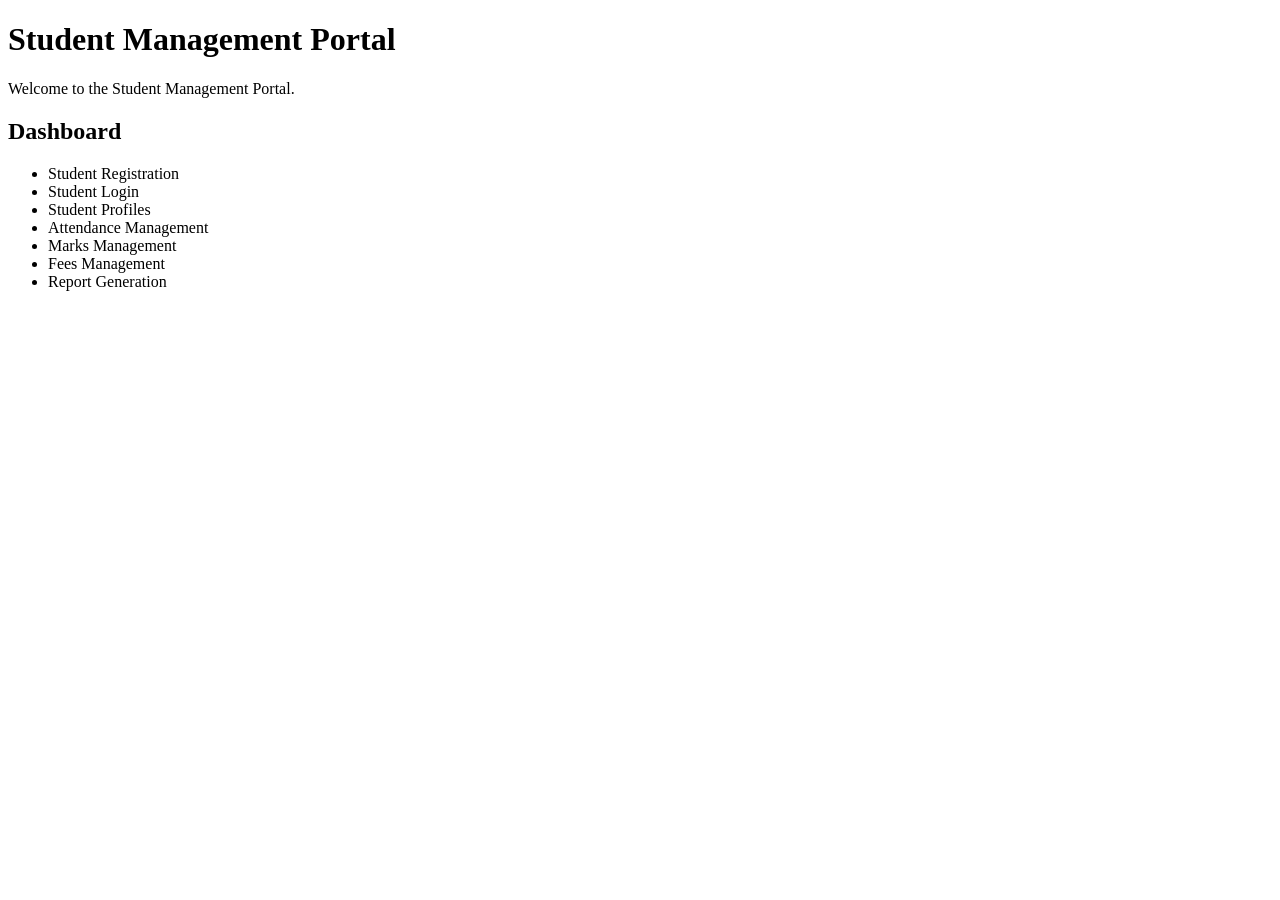
==== index.html @ 835d9e86 "Add Student Management Portal homepage" ====
<!DOCTYPE html>
<html lang="en">
<head>
    <meta charset="UTF-8">
    <meta name="viewport" content="width=device-width, initial-scale=1.0">
    <title>Student Management Portal</title>
</head>
<body>
    <h1>Student Management Portal</h1>
    <p>Welcome to the Student Management Portal.</p>
    <h2>Dashboard</h2>
    <ul>
        <li>Student Registration</li>
        <li>Student Login</li>
        <li>Student Profiles</li>
        <li>Attendance Management</li>
        <li>Marks Management</li>
        <li>Fees Management</li>
        <li>Report Generation</li>
    </ul>
</body>
</html>
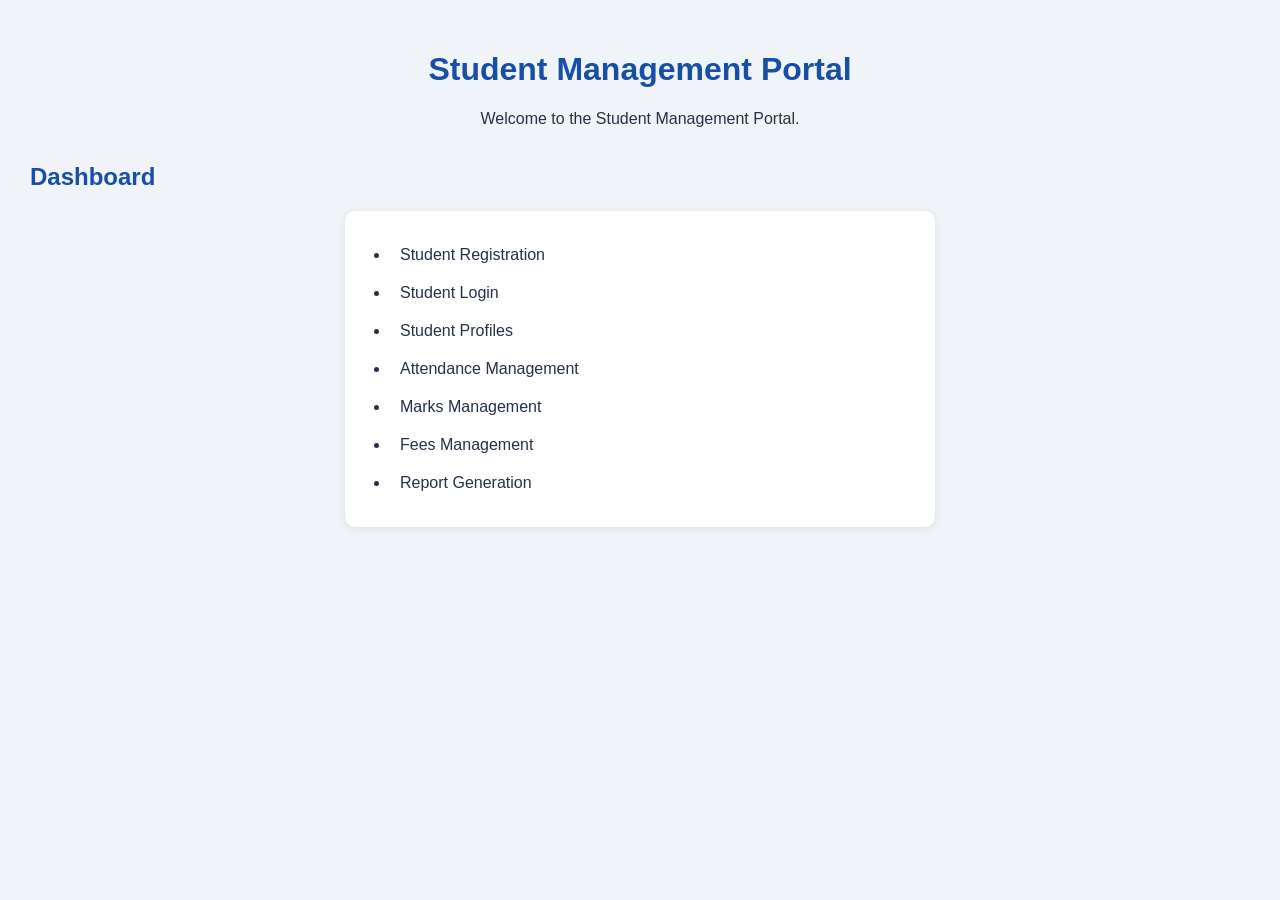
==== commit 78f8ade0: "Add styling to Student Management Portal" ====
--- a/index.html
+++ b/index.html
@@ -4,6 +4,7 @@
     <meta charset="UTF-8">
     <meta name="viewport" content="width=device-width, initial-scale=1.0">
     <title>Student Management Portal</title>
+    <link rel="stylesheet" href="style.css">
 </head>
 <body>
     <h1>Student Management Portal</h1>
--- a/style.css
+++ b/style.css
@@ -0,0 +1,34 @@
+body {
+    font-family: Arial, sans-serif;
+    background-color: #f0f4f8;
+    margin: 0;
+    padding: 30px;
+    color: #243247;
+}
+
+h1 {
+    text-align: center;
+    color: #174ea6;
+}
+
+p {
+    text-align: center;
+}
+
+h2 {
+    color: #174ea6;
+    margin-top: 35px;
+}
+
+ul {
+    background-color: white;
+    padding: 25px 45px;
+    border-radius: 10px;
+    max-width: 500px;
+    margin: 20px auto;
+    box-shadow: 0 2px 8px #00000015;
+}
+
+li {
+    padding: 10px;
+}
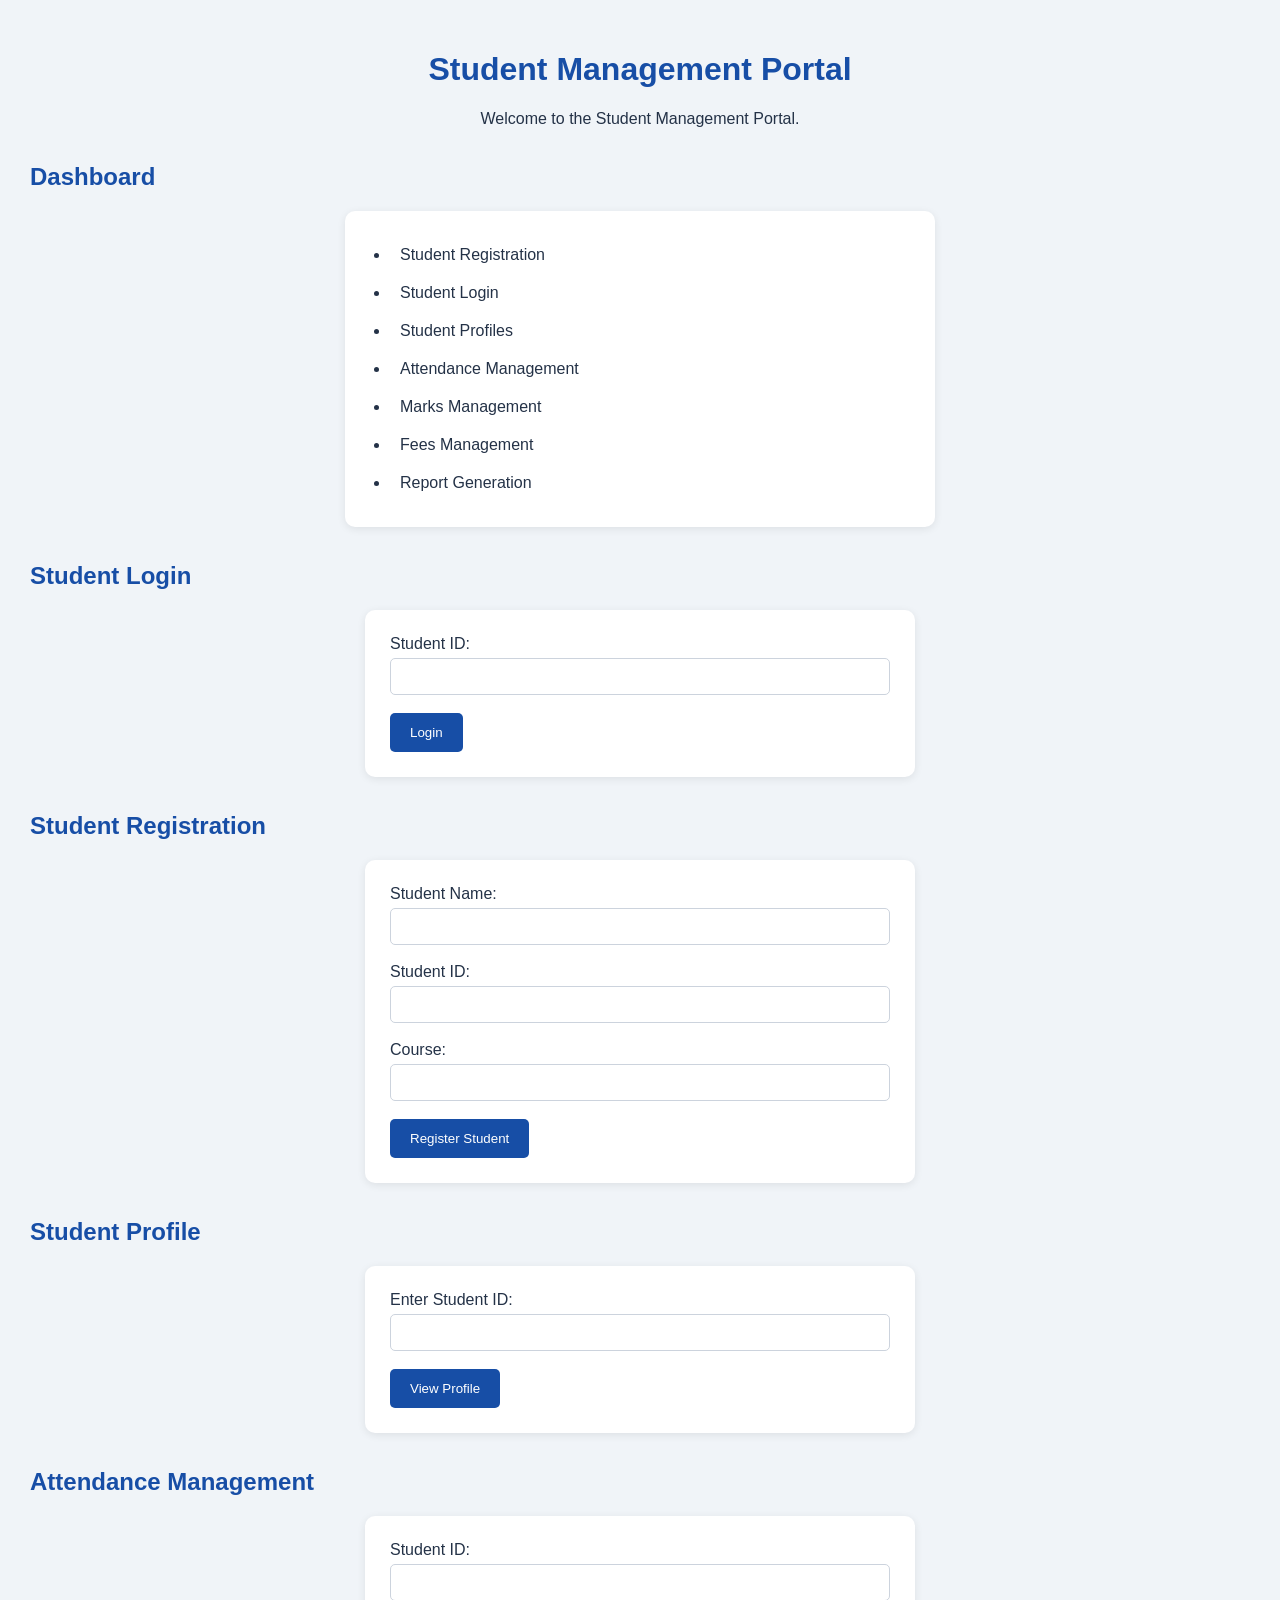
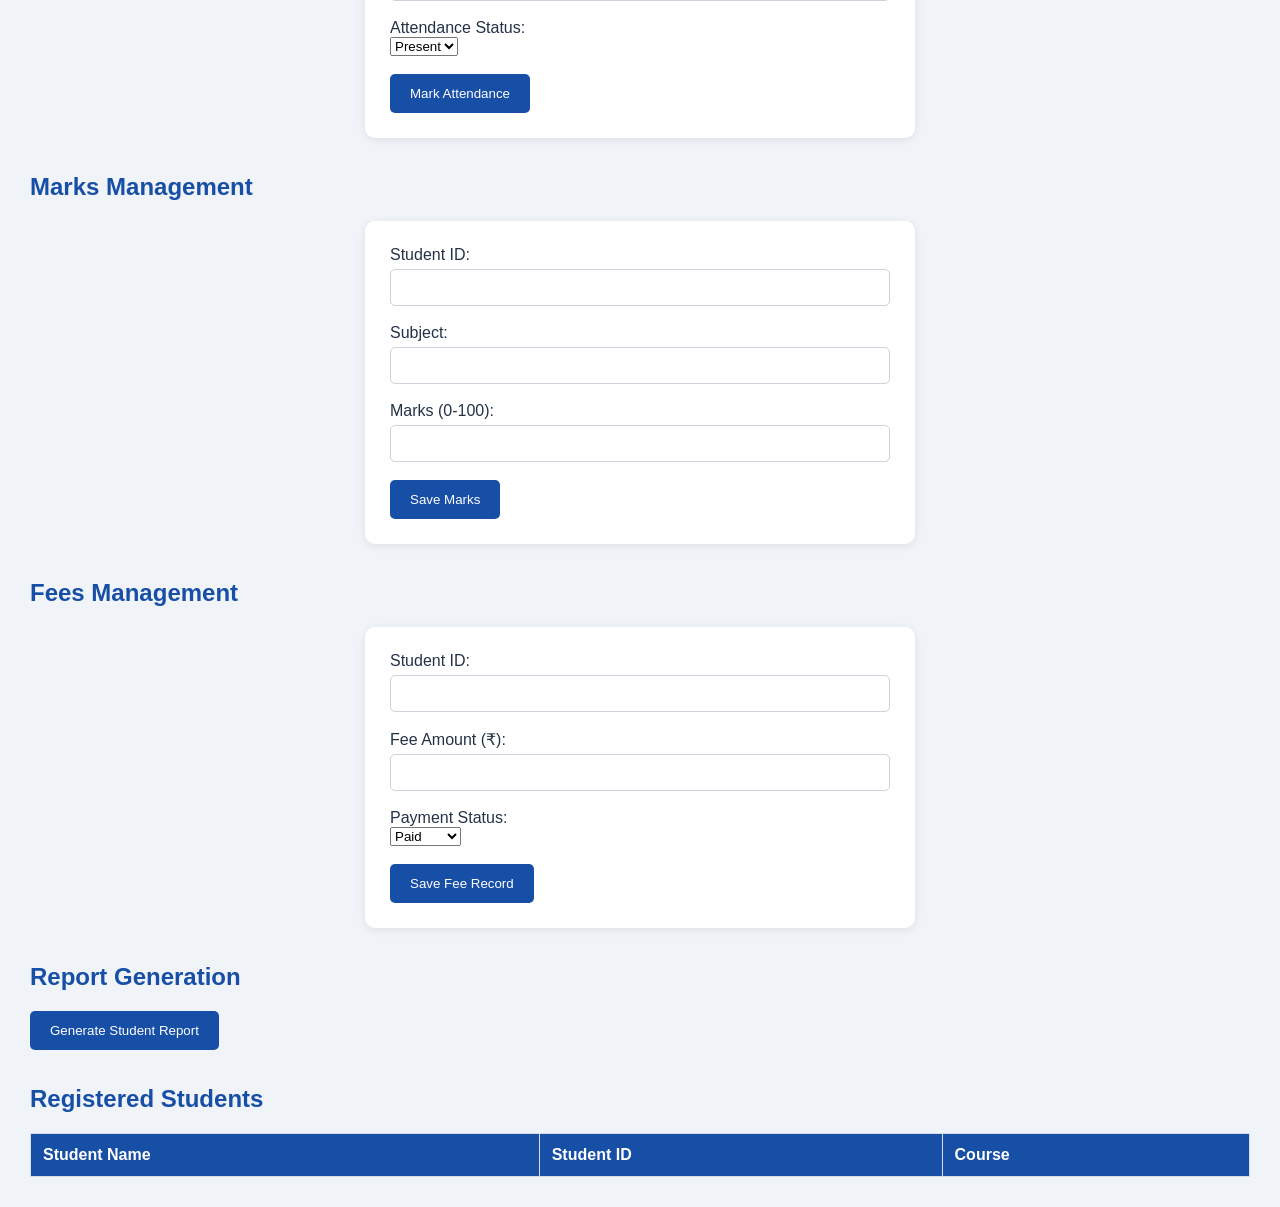
==== commit c6dc9fe2: "Complete student management portal features" ====
--- a/index.html
+++ b/index.html
@@ -9,6 +9,7 @@
 <body>
     <h1>Student Management Portal</h1>
     <p>Welcome to the Student Management Portal.</p>
+
     <h2>Dashboard</h2>
     <ul>
         <li>Student Registration</li>
@@ -19,5 +20,107 @@
         <li>Fees Management</li>
         <li>Report Generation</li>
     </ul>
+
+    <h2>Student Login</h2>
+    <form id="loginForm">
+        <label for="loginStudentId">Student ID:</label><br>
+        <input type="text" id="loginStudentId" required>
+        <br><br>
+        <button type="submit">Login</button>
+    </form>
+    <p id="loginMessage"></p>
+
+    <h2>Student Registration</h2>
+    <form id="registrationForm">
+        <label for="studentName">Student Name:</label><br>
+        <input type="text" id="studentName" name="studentName" required>
+        <br><br>
+
+        <label for="studentId">Student ID:</label><br>
+        <input type="text" id="studentId" name="studentId" required>
+        <br><br>
+
+        <label for="course">Course:</label><br>
+        <input type="text" id="course" name="course" required>
+        <br><br>
+
+        <button type="submit">Register Student</button>
+    </form>
+
+    <h2>Student Profile</h2>
+    <form id="profileForm">
+        <label for="profileStudentId">Enter Student ID:</label><br>
+        <input type="text" id="profileStudentId" required>
+        <br><br>
+        <button type="submit">View Profile</button>
+    </form>
+    <div id="profileDetails"></div>
+
+    <h2>Attendance Management</h2>
+    <form id="attendanceForm">
+        <label for="attendanceStudentId">Student ID:</label><br>
+        <input type="text" id="attendanceStudentId" required>
+        <br><br>
+        <label for="attendanceStatus">Attendance Status:</label><br>
+        <select id="attendanceStatus">
+            <option value="Present">Present</option>
+            <option value="Absent">Absent</option>
+        </select>
+        <br><br>
+        <button type="submit">Mark Attendance</button>
+    </form>
+    <p id="attendanceMessage"></p>
+
+    <h2>Marks Management</h2>
+    <form id="marksForm">
+        <label for="marksStudentId">Student ID:</label><br>
+        <input type="text" id="marksStudentId" required>
+        <br><br>
+        <label for="subject">Subject:</label><br>
+        <input type="text" id="subject" required>
+        <br><br>
+        <label for="marks">Marks (0-100):</label><br>
+        <input type="number" id="marks" min="0" max="100" required>
+        <br><br>
+        <button type="submit">Save Marks</button>
+    </form>
+    <p id="marksMessage"></p>
+
+    <h2>Fees Management</h2>
+    <form id="feesForm">
+        <label for="feesStudentId">Student ID:</label><br>
+        <input type="text" id="feesStudentId" required>
+        <br><br>
+        <label for="feeAmount">Fee Amount (₹):</label><br>
+        <input type="number" id="feeAmount" min="1" step="0.01" required>
+        <br><br>
+        <label for="feeStatus">Payment Status:</label><br>
+        <select id="feeStatus">
+            <option value="Paid">Paid</option>
+            <option value="Pending">Pending</option>
+        </select>
+        <br><br>
+        <button type="submit">Save Fee Record</button>
+    </form>
+    <p id="feesMessage"></p>
+
+    <h2>Report Generation</h2>
+    <button type="button" id="generateReport">Generate Student Report</button>
+    <div id="reportOutput"></div>
+
+    <h2>Registered Students</h2>
+    <table id="studentsTable">
+        <thead>
+            <tr>
+                <th>Student Name</th>
+                <th>Student ID</th>
+                <th>Course</th>
+            </tr>
+        </thead>
+        <tbody id="studentsList">
+        </tbody>
+    </table>
+
+    <script src="script.js"></script>
 </body>
 </html>
--- a/style.css
+++ b/style.css
@@ -32,3 +32,58 @@
 li {
     padding: 10px;
 }
+
+/* Registration Form */
+form {
+    background-color: white;
+    padding: 25px;
+    border-radius: 10px;
+    max-width: 500px;
+    margin: 20px auto;
+    box-shadow: 0 2px 8px #00000015;
+}
+
+input {
+    width: 100%;
+    padding: 10px;
+    margin-top: 5px;
+    box-sizing: border-box;
+    border: 1px solid #ccd3dd;
+    border-radius: 5px;
+}
+
+button {
+    background-color: #174ea6;
+    color: white;
+    padding: 12px 20px;
+    border: none;
+    border-radius: 5px;
+    cursor: pointer;
+}
+
+button:hover {
+    background-color: #123b80;
+}
+
+/* Registered Students Table */
+table {
+    width: 100%;
+    border-collapse: collapse;
+    background-color: white;
+    margin-top: 20px;
+}
+
+th, td {
+    border: 1px solid #d5dce5;
+    padding: 12px;
+    text-align: left;
+}
+
+th {
+    background-color: #174ea6;
+    color: white;
+}
+
+tbody tr:nth-child(even) {
+    background-color: #f0f4f8;
+}
